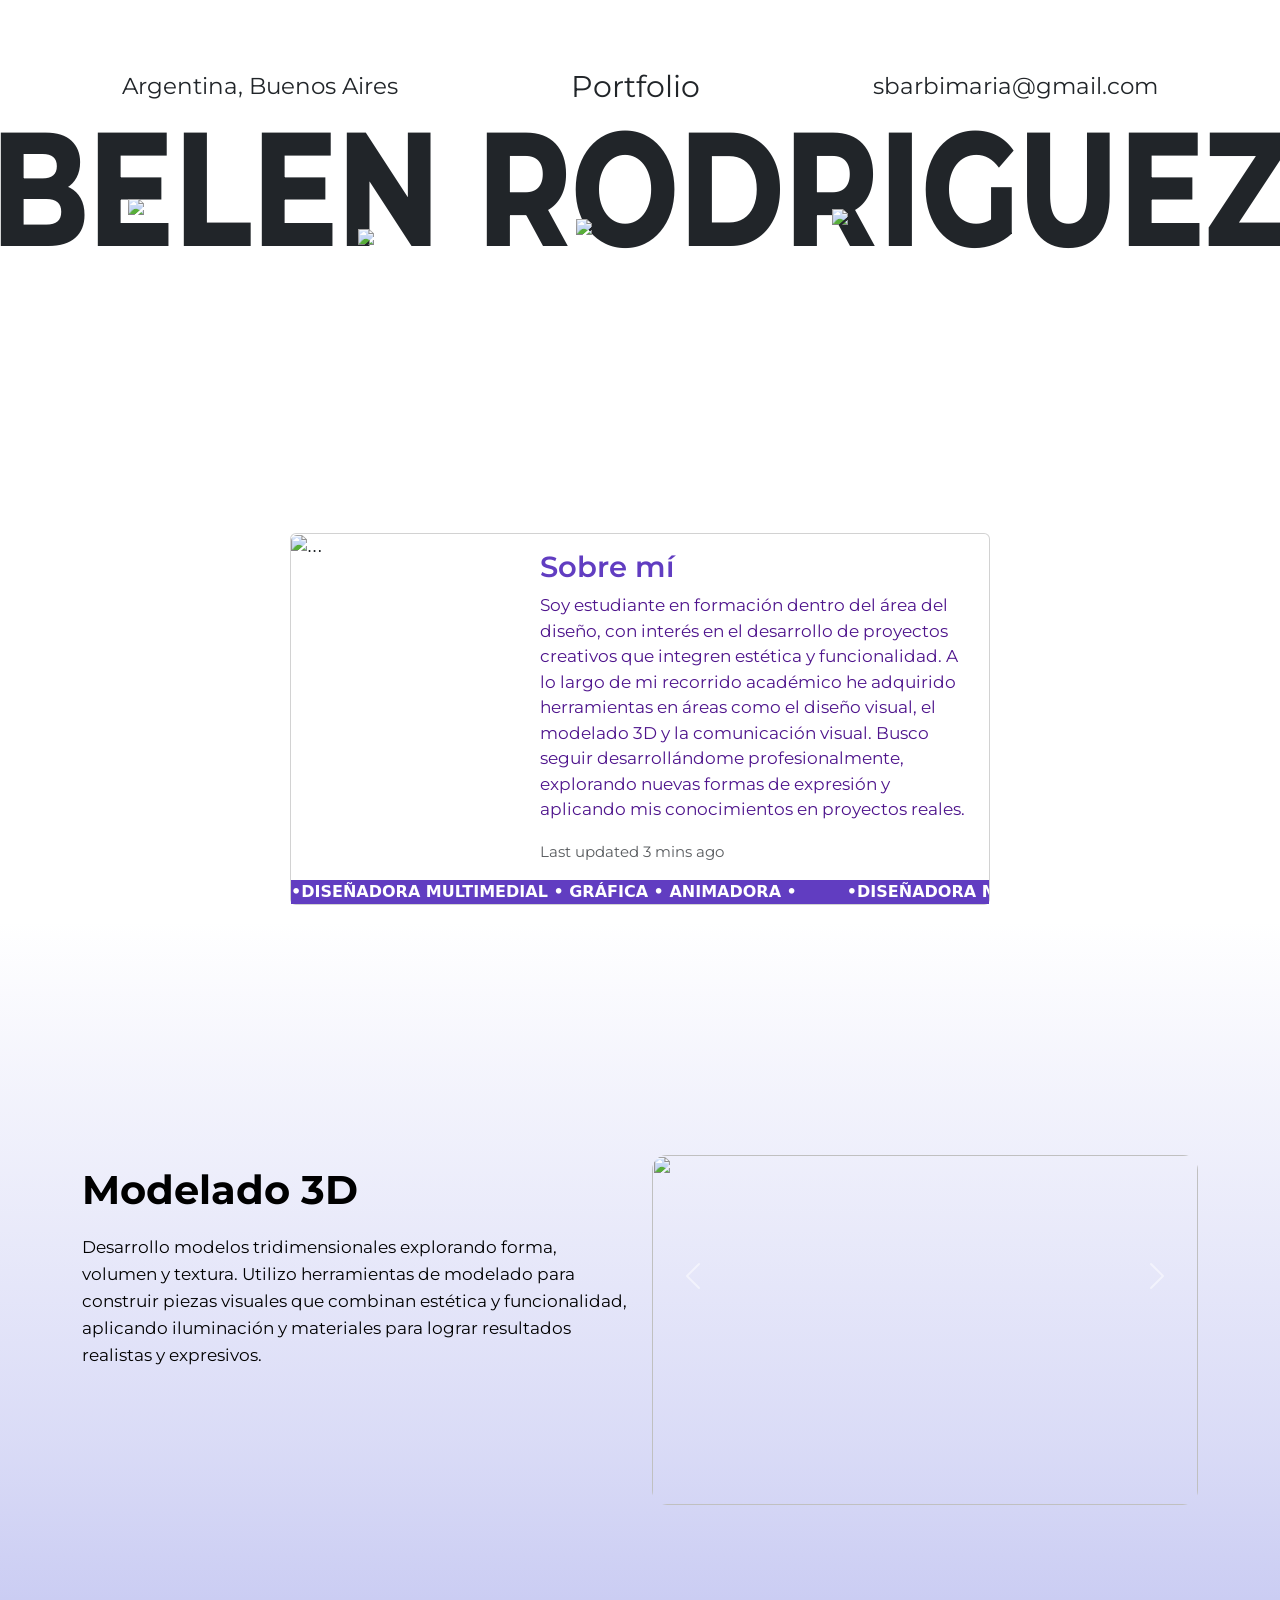
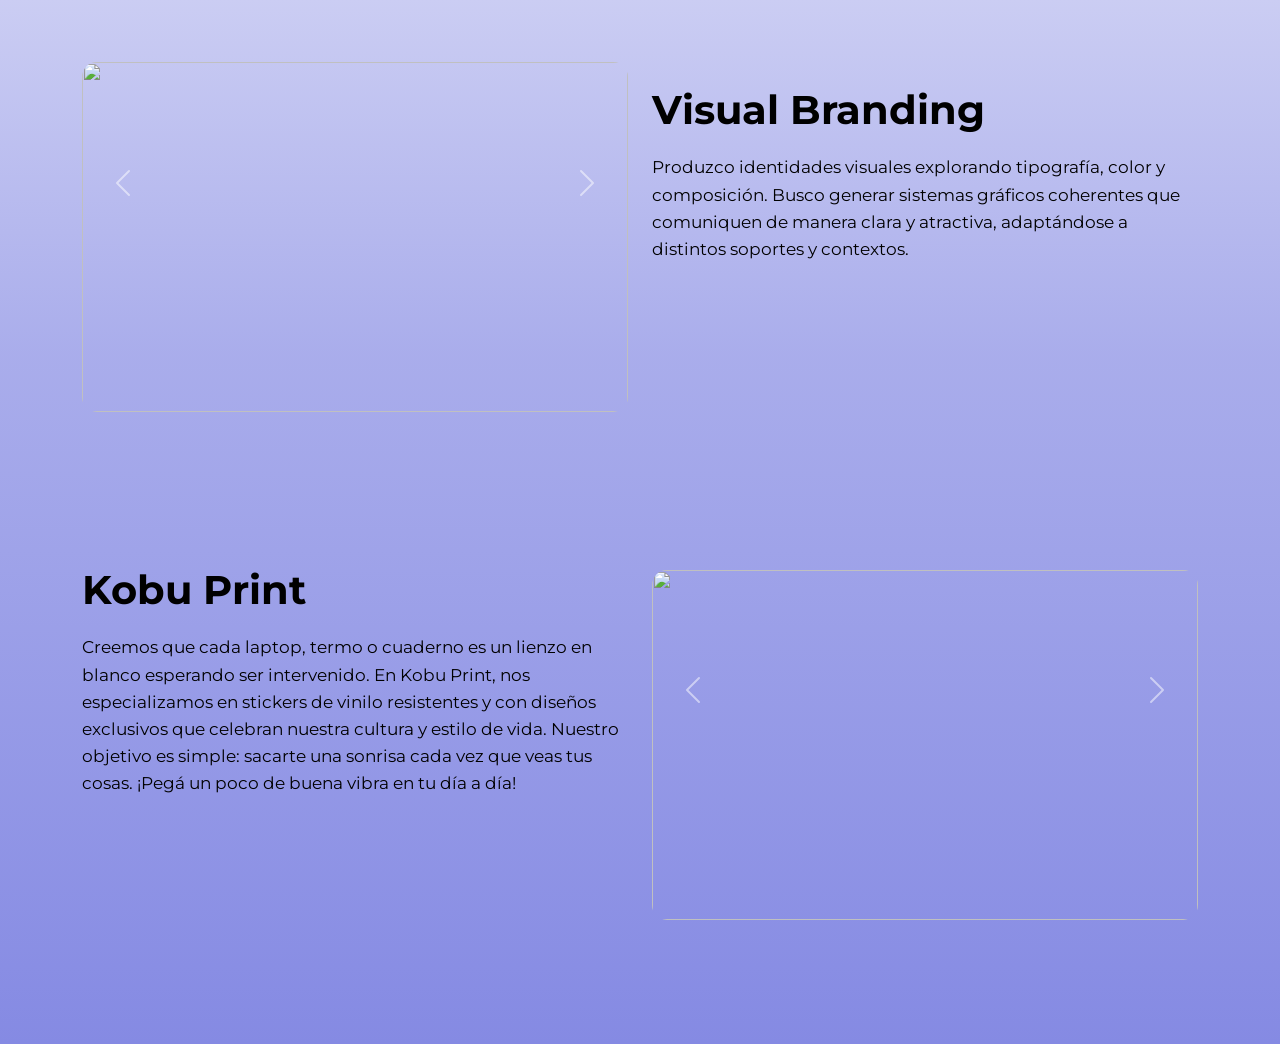
==== index.html @ 23a686ef "Add files via upload linkee por ahora solo el modelado 3d a otro html aparte pero me falta detallar " ====
<!DOCTYPE html>
<html lang="en">

<head>
    <meta charset="UTF-8">
    <meta name="viewport" content="width=device-width, initial-scale=1.0">
    <title>Belen Rodriguez</title>

    <link href="https://cdn.jsdelivr.net/npm/bootstrap@5.3.8/dist/css/bootstrap.min.css" rel="stylesheet">

    <link rel="preconnect" href="https://fonts.googleapis.com">
    <link rel="preconnect" href="https://fonts.gstatic.com" crossorigin>
    <link
        href="https://fonts.googleapis.com/css2?family=Montserrat:wght@100..900&family=Source+Code+Pro:wght@200..900&display=swap"
        rel="stylesheet">

    <link rel="stylesheet" href="inicio.css">
</head>

<body>

    <!-- 3 columnas con info -->
    <section class="header">

        <div class="arriba">
            <article class="col1">
                <p>Argentina, Buenos Aires</p>
            </article>

            <article class="col2">
                <p class="portfolio">Portfolio</p>
            </article>

            <article class="col3">
                <p><span class="email" data-bs-toggle="modal" data-bs-target="#contactModal">
                        sbarbimaria@gmail.com
                    </span></p>
            </article>
        </div>

        <!-- formulario funcional real-->
        <div class="modal fade" id="contactModal" tabindex="-1">
            <div class="modal-dialog modal-dialog-centered">
                <div class="modal-content">

                    <div class="modal-header">
                        <h5 class="modal-title">Contactame</h5>
                        <button type="button" class="btn-close" data-bs-dismiss="modal"></button>
                    </div>

                    <div class="modal-body">
                        <form action="https://formspree.io/f/xojyvzjd" method="POST">

                            <div class="mb-3">
                                <label class="col-form-label">Tu nombre:</label>
                                <input type="text" name="nombre" class="form-control" required>
                            </div>

                            <div class="mb-3">
                                <label class="col-form-label">Tu email:</label>
                                <input type="email" name="email" class="form-control" required>
                            </div>

                            <div class="mb-3">
                                <label class="col-form-label">Mensaje:</label>
                                <textarea name="mensaje" class="form-control" required></textarea>
                            </div>

                            <div class="modal-footer">
                                <button type="button" class="btn btn-secondary" data-bs-dismiss="modal">Cerrar</button>
                                <button type="submit" class="btn btn-primary">Enviar</button>
                            </div>

                        </form>
                    </div>

                </div>
            </div>
        </div>
        <!-- nombre q cambia de color letra por letra-->
        <div class="nombre">
            <h1 class="titulo">
                <span>B</span><span>E</span><span>L</span><span>E</span><span>N</span>
                <span> </span>
                <span>R</span><span>O</span><span>D</span><span>R</span><span>I</span><span>G</span><span>U</span><span>E</span><span>Z</span>
            </h1>
        </div>
        <!-- stickers-->
        <div class="sticker-area">
            <div class="stickers">
                <img src="https://png.pngtree.com/png-vector/20220820/ourmid/pngtree-banana-pixel-icon-png-image_6117325.png"
                    class="sticker sticker-banana">

                <img src="/imagenes/ticketamarilo.png" class="sticker sticker-ticket">

                <img src="/imagenes/vibrant-yellow-crayon-with-pointed-tip-and-black-stripes-perfect-for-creative-art-projects-and-children-drawings-png.webp"
                    class="sticker sticker-crayon">

                <img src="/imagenes/patito_Mesa de trabajo 1.png" class="sticker sticker-patito">
            </div>
        </div>

    </section>

    <!-- card sobre mi-->
    <div class="d-flex justify-content-center" style="margin-top: 60px;">
        <div class="card mb-3" style="max-width: 700px; width: 85%;">
            <div class="row g-0">
                <div class="col-md-4">
                    <img src="/imagenes/gifyo.gif" class="img-fluid rounded-start h-100 object-fit-cover" alt="...">
                </div>

                <div class="col-md-8">
                    <div class="card-body">
                        <h5 class="card-title">Sobre mí</h5>
                        <p class="card-text">
                            Soy estudiante en formación dentro del área del diseño, con interés en el desarrollo de
                            proyectos creativos que integren estética y funcionalidad. A lo largo de mi recorrido
                            académico he adquirido herramientas en áreas como el diseño visual, el modelado 3D y la
                            comunicación visual. Busco seguir desarrollándome profesionalmente, explorando nuevas formas
                            de expresión y aplicando mis conocimientos en proyectos reales.

                        </p>
                        <p class="card-text">
                            <small class="text-body-secondary">Last updated 3 mins ago</small>
                        </p>
                    </div>
                </div>
            </div>

            <div class="scroll-text">
                <div class="scroll-track">
                    <p>•DISEÑADORA MULTIMEDIAL • GRÁFICA • ANIMADORA •</p>
                    <p>•DISEÑADORA MULTIMEDIAL • GRÁFICA • ANIMADORA •</p>
                    <p>•DISEÑADORA MULTIMEDIAL • GRÁFICA • ANIMADORA •</p>
                    <p>•DISEÑADORA MULTIMEDIAL • GRÁFICA • ANIMADORA •</p>
                </div>
            </div>
        </div>
    </div>

    <!-- trabajos -->
    <section class="TRABAJOS">
        <section class="trabajos container my-5">
            <div class="row align-items-center">

                <!-- txt izq -->
                <div class="col-md-6">
                    <a href="modelado.html" class="link-titulo">
                        <h2 class="titulo-seccion">Modelado 3D</h2>
                    </a>

                    <p class="descripcion">
                        Desarrollo modelos tridimensionales explorando forma, volumen y textura.
                        Utilizo herramientas de modelado para construir piezas visuales que combinan
                        estética y funcionalidad, aplicando iluminación y materiales para lograr
                        resultados realistas y expresivos.
                    </p>
                </div>

                <!-- carrusel dere -->
                <div class="col-md-6">
                    <div id="carouselExample" class="carousel slide">
                        <div class="carousel-inner">

                            <div class="carousel-item active">
                                <img src="/imagenes/vinorenderf.png" class="d-block w-100" alt="">
                            </div>

                            <div class="carousel-item">
                                <img src="/imagenes/img6.png" class="d-block w-100" alt="">
                            </div>

                            <div class="carousel-item">
                                <img src="/imagenes/belnderchicacap.jpg" class="d-block w-100" alt="">
                            </div>

                        </div>

                        <button class="carousel-control-prev" type="button" data-bs-target="#carouselExample"
                            data-bs-slide="prev">
                            <span class="carousel-control-prev-icon"></span>
                        </button>

                        <button class="carousel-control-next" type="button" data-bs-target="#carouselExample"
                            data-bs-slide="next">
                            <span class="carousel-control-next-icon"></span>
                        </button>
                    </div>
                </div>
            </div>
        </section>


        <section class="trabajos container my-5">

            <div class="row align-items-center">

                <!-- carrusel izq -->
                <div class="col-md-6">

                    <div id="carouselExample2" class="carousel slide">

                        <div class="carousel-inner">

                            <div class="carousel-item active">
                                <img src="/imagenes/buho etiq 1-02-02.png" class="d-block w-100" alt="">
                            </div>

                            <div class="carousel-item">
                                <img src="/imagenes/aiken logo-05.png" class="d-block w-100" alt="">
                            </div>

                            <div class="carousel-item">
                                <img src="/imagenes/pasta forma logo_Mesa de trabajo 1.png" class="d-block w-100"
                                    alt="">
                            </div>

                        </div>

                        <button class="carousel-control-prev" type="button" data-bs-target="#carouselExample2"
                            data-bs-slide="prev">
                            <span class="carousel-control-prev-icon"></span>
                        </button>

                        <button class="carousel-control-next" type="button" data-bs-target="#carouselExample2"
                            data-bs-slide="next">
                            <span class="carousel-control-next-icon"></span>
                        </button>

                    </div>

                </div>

                <!-- txt dere -->
                <div class="col-md-6">
                    <h2 class="titulo-seccion">Visual Branding</h2>

                    <p class="descripcion">
                        Produzco identidades visuales explorando tipografía, color y composición.
                        Busco generar sistemas gráficos coherentes que comuniquen de manera clara
                        y atractiva, adaptándose a distintos soportes y contextos.
                    </p>
                </div>
            </div>

        </section>

        <section class="trabajos container my-5">
            <div class="row align-items-center">

                <!-- texto izquierda -->
                <div class="col-md-6">
                    <h2 class="titulo-seccion">Kobu Print</h2>

                    <p class="descripcion">
                        Creemos que cada laptop, termo o cuaderno es un lienzo en blanco esperando ser intervenido. En
                        Kobu Print, nos especializamos en stickers de vinilo resistentes y con diseños exclusivos que
                        celebran nuestra cultura y estilo de vida. Nuestro objetivo es simple: sacarte una sonrisa cada
                        vez que veas tus cosas. ¡Pegá un poco de buena vibra en tu día a día!
                    </p>
                </div>

                <!-- carrusel derecha -->
                <div class="col-md-6">

                    <div id="carouselExample3" class="carousel slide">

                        <div class="carousel-inner">

                            <div class="carousel-item active">
                                <img src="/imagenes/KOBU PRINT.png" class="d-block w-100" alt="">
                            </div>

                            <div class="carousel-item">
                                <img src="/imagenes/stickersss.png" class="d-block w-100" alt="">
                            </div>

                            <div class="carousel-item">
                                <img src="/imagenes/stickers resumenkobuprint.png" class="d-block w-100" alt="">
                            </div>

                        </div>

                        <button class="carousel-control-prev" type="button" data-bs-target="#carouselExample3"
                            data-bs-slide="prev">
                            <span class="carousel-control-prev-icon"></span>
                        </button>

                        <button class="carousel-control-next" type="button" data-bs-target="#carouselExample3"
                            data-bs-slide="next">
                            <span class="carousel-control-next-icon"></span>
                        </button>

                    </div>
                </div>
            </div>
        </section>
    </section> <!-- section de TRABAJOS gral-->

    <!-- script formulario-->
    <script>
        function enviarMail() {
            const nombre = document.getElementById("nombre").value;
            const mensaje = document.getElementById("mensaje").value;

            const mail = "mailto:sbarbimaria@gmail.com"
                + "?subject=" + encodeURIComponent("Contacto de " + nombre)
                + "&body=" + encodeURIComponent(mensaje);

            window.location.href = mail;
        }
    </script>

    <!-- Bootstrap JS -->
    <script src="https://cdn.jsdelivr.net/npm/bootstrap@5.3.8/dist/js/bootstrap.bundle.min.js"></script>

</body>

</html>
---- inicio.css ----
.arriba {
    font-family: montserrat;
    display: flex;
    justify-content: center;
    /*junta en el medio */
    align-items: center;
    gap: 15%;
    /* controla la distancia entre los 3 */
    padding: 5% 5% 1%;
    font-size: 23px;

}

.portfolio {
    font-size: 30px;
}

.email {
    transition: all 0.3s ease;
}

.email:hover {
    font-weight: bold;
    text-shadow: 2px 2px 6px rgba(0, 0, 0, 0.3);
    cursor: pointer;
}

@keyframes tracking-in-expand {
    0% {
        letter-spacing: -0.5em;
        opacity: 0;
    }

    100% {
        opacity: 1;
    }
}

.nombre {
    font-family: montserrat;
    font-size: 10%;
    display: flex;
    justify-content: center;
    align-items: center;
}

.nombre h1 {
    font-size: 75px;
    padding: 0%;
    display: inline-block;
    /* necesario para transformar */
    transform: scaleY(1.8);
    /* para el largo del nombre q se vea estirado*/
    font-weight: 750;
    font-size: 85px;
    transform: scaleY(1.9) scaleX(1.5) scaleZ(1.2);
}

.titulo {
    animation: tracking-in-expand 0.7s ease forwards;
}

.titulo span {
    transition: color 0.3s ease;
}

.titulo span:hover {
    color: #613DC1;
    cursor: pointer;
}

.header {
    position: relative;
}

/* CONTENEDOR GENERAL de stickers */
.sticker-area {
    position: relative;
    width: 100%;
    height: 200px;
    margin-top: -3%;
}

/* CONTENEDOR INTERNO */
.stickers {
    position: relative;
    width: 100%;
    height: 100%;
}

/* ESTILO BASE DE TODOS LOS STICKERS */
.sticker {
    position: absolute;
    width: 180px;
    cursor: grab;
    user-select: none;
    transition: transform 0.2s;
}

/* POSICIONES */
.sticker-banana {
    top: -5%;
    left: 10%;
    width: 260px;
}

.sticker-ticket {
    top: 10%;
    left: 28%;
    width: 220px;
}

.sticker-crayon {
    top: 5%;
    left: 45%;
}

.sticker-patito {
    top: 0%;
    left: 65%;
    width: 250px;
}

/* EFECTO HOVER */
.sticker:hover {
    transform: scale(1.1) rotate(2deg);
}

.card-title {
    font-size: 29px;
    font-family: montserrat;
    font-weight: 600;
    color: #613DC1;
}

.card-text {
    font-size: 17px;
    line-height: 1.5;
    font-weight: 400;
    color: #4E148C;
    font-family: montserrat;
}

.card {
    background-color: #ffffff;
    margin-top: 5%;
}

.scroll-text {
    overflow: hidden;
    white-space: nowrap;
}

.scroll-track {
    display: flex;
    width: max-content;
    animation: scroll 12s linear infinite;
}

.scroll-track p {
    color: #ffffff;
    background-color: #613DC1;
    margin: 0;
    padding-right: 50px;
    font-weight: bold;
}

@keyframes scroll {
    0% {
        transform: translateX(0);
    }

    100% {
        transform: translateX(-100%);
    }
}

.trabajos {
    font-family: montserrat;
    margin-top: 15%;

}

.TRABAJOS {
    padding: 6% 0%;
    background: linear-gradient(to bottom,
            rgba(133, 138, 227, 0) 0%,
            rgba(133, 138, 227, 0.3) 30%,
            rgba(133, 138, 227, 0.7) 60%,
            rgba(133, 138, 227, 1) 100%);
}

.titulo-seccion {
    font-size: 40px;
    font-weight: 700;
    color: #000000;
    margin-bottom: 20px;
}

.descripcion {
    font-size: 17px;
    color: #000000;
    line-height: 1.6;
}

/* carrusel más prolijo */
.carousel img {
    margin-top: 20%;
    border-radius: 15px;
    height: 300px;
    object-fit: cover;
}

.carousel img {
    height: 350px;
    object-fit: cover;
}

.titulo-seccion {
    font-size: 40px;
    font-weight: 700;
    color: #000;
    transition: all 0.3s ease;
}

.titulo-seccion:hover {
    cursor: pointer;
    color: #613DC1;
    text-shadow: 0px 0px 10px rgba(133, 138, 227, 0.6);
}

.link-titulo {
    text-decoration: none;
    color: inherit;
    display: inline-block;
}
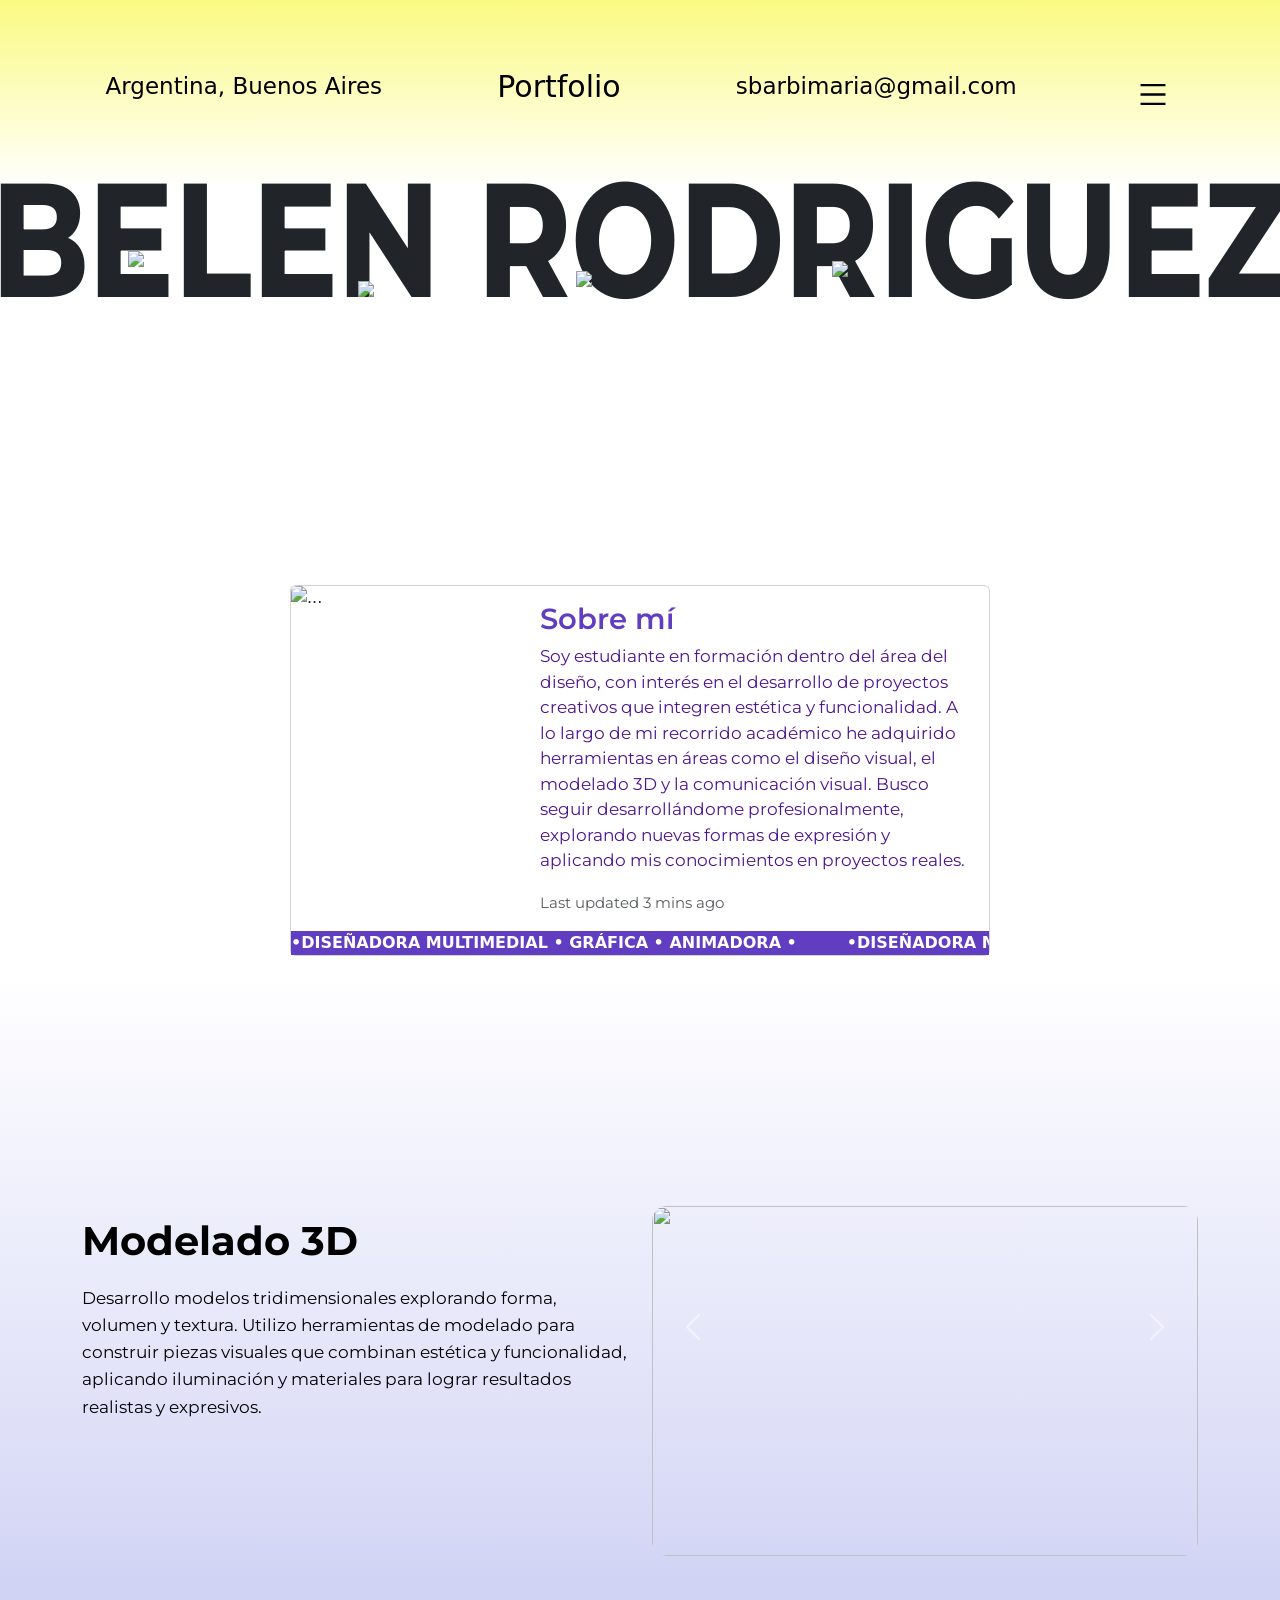
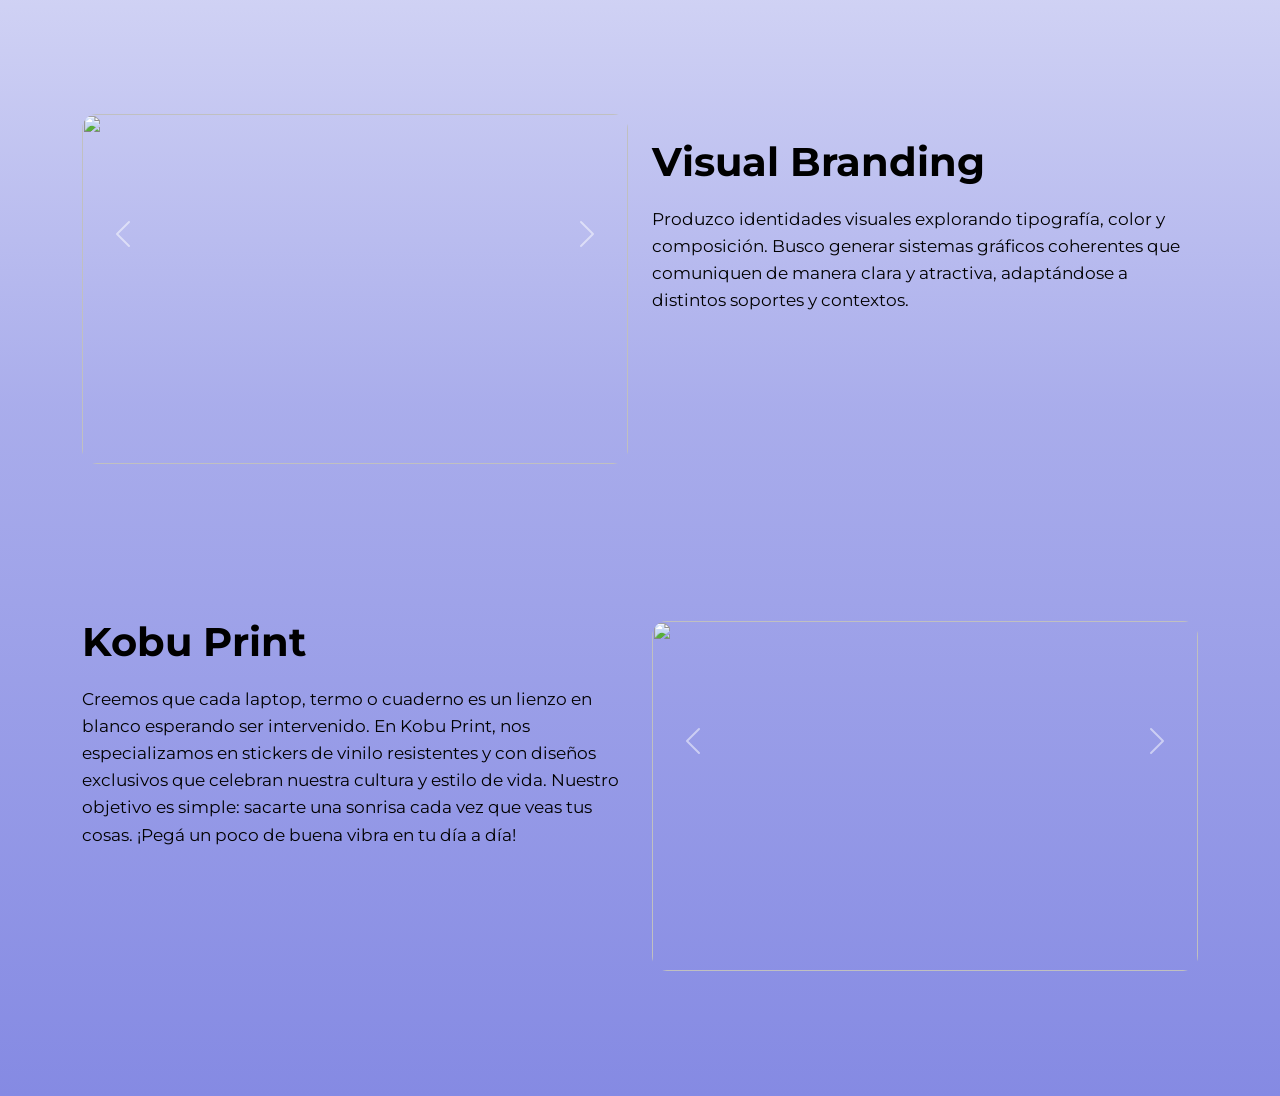
==== commit 136113de: "Add files via upload agregue navbar y cambie colores o estetica. Todavia me falta el footer y hacerl" ====
--- a/index.html
+++ b/index.html
@@ -14,12 +14,12 @@
         href="https://fonts.googleapis.com/css2?family=Montserrat:wght@100..900&family=Source+Code+Pro:wght@200..900&display=swap"
         rel="stylesheet">
 
-    <link rel="stylesheet" href="inicio.css">
+    <link rel="stylesheet" href="index.css">
 </head>
 
 <body>
 
-    <!-- 3 columnas con info -->
+    <!-- 4 columnas con info -->
     <section class="header">
 
         <div class="arriba">
@@ -32,9 +32,19 @@
             </article>
 
             <article class="col3">
-                <p><span class="email" data-bs-toggle="modal" data-bs-target="#contactModal">
+                <p>
+                    <span class="email" data-bs-toggle="modal" data-bs-target="#contactModal">
                         sbarbimaria@gmail.com
-                    </span></p>
+                    </span>
+                </p>
+            </article>
+
+            <!-- NUEVA COLUMNA SOLO PARA EL MENU -->
+            <article class="col4">
+                <button class="navbar-toggler menu-btn" type="button" data-bs-toggle="offcanvas"
+                    data-bs-target="#menuLateral">
+                    <span class="navbar-toggler-icon"></span>
+                </button>
             </article>
         </div>
 
@@ -234,7 +244,9 @@
 
                 <!-- txt dere -->
                 <div class="col-md-6">
-                    <h2 class="titulo-seccion">Visual Branding</h2>
+                    <a href="visual.html" class="link-titulo">
+                        <h2 class="titulo-seccion">Visual Branding</h2>
+                    </a>
 
                     <p class="descripcion">
                         Produzco identidades visuales explorando tipografía, color y composición.
@@ -251,7 +263,9 @@
 
                 <!-- texto izquierda -->
                 <div class="col-md-6">
-                    <h2 class="titulo-seccion">Kobu Print</h2>
+                    <h2 class="titulo-seccion">
+                        <a href="kobu.html" class="link-seccion">Kobu Print</a>
+                    </h2>
 
                     <p class="descripcion">
                         Creemos que cada laptop, termo o cuaderno es un lienzo en blanco esperando ser intervenido. En
@@ -298,6 +312,36 @@
         </section>
     </section> <!-- section de TRABAJOS gral-->
 
+    <!-- boton hamburguesa-->
+    <div class="offcanvas offcanvas-end" tabindex="-1" id="menuLateral">
+        <div class="offcanvas-header">
+            <h5 class="offcanvas-title">Menú</h5>
+            <button type="button" class="btn-close" data-bs-dismiss="offcanvas"></button>
+        </div>
+
+        <div class="offcanvas-body">
+            <ul class="navbar-nav">
+
+                <li class="nav-item">
+                    <a class="nav-link" href="index.html">Inicio</a>
+                </li>
+
+                <li class="nav-item">
+                    <a class="nav-link" href="modelado.html">Modelado 3D</a>
+                </li>
+
+                <li class="nav-item">
+                    <a class="nav-link" href="visual.html">Visual Branding</a>
+                </li>
+
+                <li class="nav-item">
+                    <a class="nav-link" href="kobu.html">Kobu Print</a>
+                </li>
+
+            </ul>
+        </div>
+    </div>
+
     <!-- script formulario-->
     <script>
         function enviarMail() {
--- a/index.css
+++ b/index.css
@@ -0,0 +1,267 @@
+.arriba {
+    display: flex;
+    justify-content: center;
+    align-items: center;
+    padding: 5% 5% 5%;
+    font-size: 23px;
+    gap: 10%;
+    color: #000000;
+
+     background: linear-gradient(
+        to bottom,
+        #FAFA82,
+        rgba(255, 255, 255, 0.4) 100%
+    );
+}
+
+.col4 {
+    display: flex;
+    align-items: center;
+}
+
+.portfolio {
+    font-size: 30px;
+    font-weight: 400;
+}
+
+.email {
+    transition: all 0.3s ease;
+}
+
+.email:hover {
+    font-weight: bold;
+    text-shadow: 2px 2px 6px rgba(0, 0, 0, 0.3);
+    cursor: pointer;
+}
+
+@keyframes tracking-in-expand {
+    0% {
+        letter-spacing: -0.5em;
+        opacity: 0;
+    }
+
+    100% {
+        opacity: 1;
+    }
+}
+
+.menu-btn {
+    border: none;
+    background: transparent;
+    padding: 4px;
+}
+
+.menu-btn .navbar-toggler-icon {
+    background-image: url("data:image/svg+xml,%3csvg xmlns='http://www.w3.org/2000/svg' viewBox='0 0 30 30'%3e%3cpath stroke='rgba%280, 0, 0, 1%29' stroke-width='2' d='M4 7h22M4 15h22M4 23h22'/%3e%3c/svg%3e");
+}
+
+
+.nombre {
+    font-family: montserrat;
+    font-size: 10%;
+    display: flex;
+    justify-content: center;
+    align-items: center;
+}
+
+.nombre h1 {
+    font-size: 75px;
+    padding: 0%;
+    display: inline-block;
+    /* necesario para transformar */
+    transform: scaleY(1.8);
+    /* para el largo del nombre q se vea estirado*/
+    font-weight: 750;
+    font-size: 85px;
+    transform: scaleY(1.9) scaleX(1.5) scaleZ(1.2);
+}
+
+.titulo {
+    animation: tracking-in-expand 0.7s ease forwards;
+}
+
+.titulo span {
+    transition: color 0.3s ease;
+}
+
+.titulo span:hover {
+    color: #613DC1;
+    cursor: pointer;
+}
+
+.header {
+    position: relative;
+}
+
+/* CONTENEDOR GENERAL de stickers */
+.sticker-area {
+    position: relative;
+    width: 100%;
+    height: 200px;
+    margin-top: -3%;
+}
+
+/* CONTENEDOR INTERNO */
+.stickers {
+    position: relative;
+    width: 100%;
+    height: 100%;
+}
+
+/* ESTILO BASE DE TODOS LOS STICKERS */
+.sticker {
+    position: absolute;
+    width: 180px;
+    cursor: grab;
+    user-select: none;
+    transition: transform 0.2s;
+}
+
+/* POSICIONES */
+.sticker-banana {
+    top: -5%;
+    left: 10%;
+    width: 260px;
+}
+
+.sticker-ticket {
+    top: 10%;
+    left: 28%;
+    width: 220px;
+}
+
+.sticker-crayon {
+    top: 5%;
+    left: 45%;
+}
+
+.sticker-patito {
+    top: 0%;
+    left: 65%;
+    width: 250px;
+}
+
+/* EFECTO HOVER */
+.sticker:hover {
+    transform: scale(1.1) rotate(2deg);
+}
+
+.card-title {
+    font-size: 29px;
+    font-family: montserrat;
+    font-weight: 600;
+    color: #613DC1;
+}
+
+.card-text {
+    font-size: 17px;
+    line-height: 1.5;
+    font-weight: 400;
+    color: #4E148C;
+    font-family: montserrat;
+}
+
+.card {
+    background-color: #ffffff;
+    margin-top: 5%;
+}
+
+.scroll-text {
+    overflow: hidden;
+    white-space: nowrap;
+}
+
+.scroll-track {
+    display: flex;
+    width: max-content;
+    animation: scroll 12s linear infinite;
+}
+
+.scroll-track p {
+    color: #ffffff;
+    background-color: #613DC1;
+    margin: 0;
+    padding-right: 50px;
+    font-weight: bold;
+}
+
+@keyframes scroll {
+    0% {
+        transform: translateX(0);
+    }
+
+    100% {
+        transform: translateX(-100%);
+    }
+}
+
+.trabajos {
+    font-family: montserrat;
+    margin-top: 15%;
+
+}
+
+.TRABAJOS {
+    padding: 6% 0%;
+    background: linear-gradient(to bottom,
+            rgba(133, 138, 227, 0) 0%,
+            rgba(133, 138, 227, 0.3) 30%,
+            rgba(133, 138, 227, 0.7) 60%,
+            rgba(133, 138, 227, 1) 100%);
+}
+
+.titulo-seccion {
+    font-size: 40px;
+    font-weight: 700;
+    color: #000000;
+    margin-bottom: 20px;
+}
+
+.descripcion {
+    font-size: 17px;
+    color: #000000;
+    line-height: 1.6;
+}
+
+/* carrusel más prolijo */
+.carousel img {
+    margin-top: 20%;
+    border-radius: 15px;
+    height: 300px;
+    object-fit: cover;
+}
+
+.carousel img {
+    height: 350px;
+    object-fit: cover;
+}
+
+.titulo-seccion {
+    font-size: 40px;
+    font-weight: 700;
+    color: #000;
+    transition: all 0.3s ease;
+}
+
+.titulo-seccion:hover {
+    cursor: pointer;
+    color: #4E148C;
+    text-shadow: 0px 0px 10px #858AE3;
+}
+
+.link-titulo {
+    text-decoration: none;
+    color: inherit;
+    display: inline-block;
+}
+
+.link-seccion {
+    text-decoration: none;
+    color: inherit;
+    cursor: pointer;
+    transition: all 0.2s ease;
+}
+
+.link-seccion:hover {
+    text-shadow: 2px 2px 6px rgba(0,0,0,0.3);
+}
